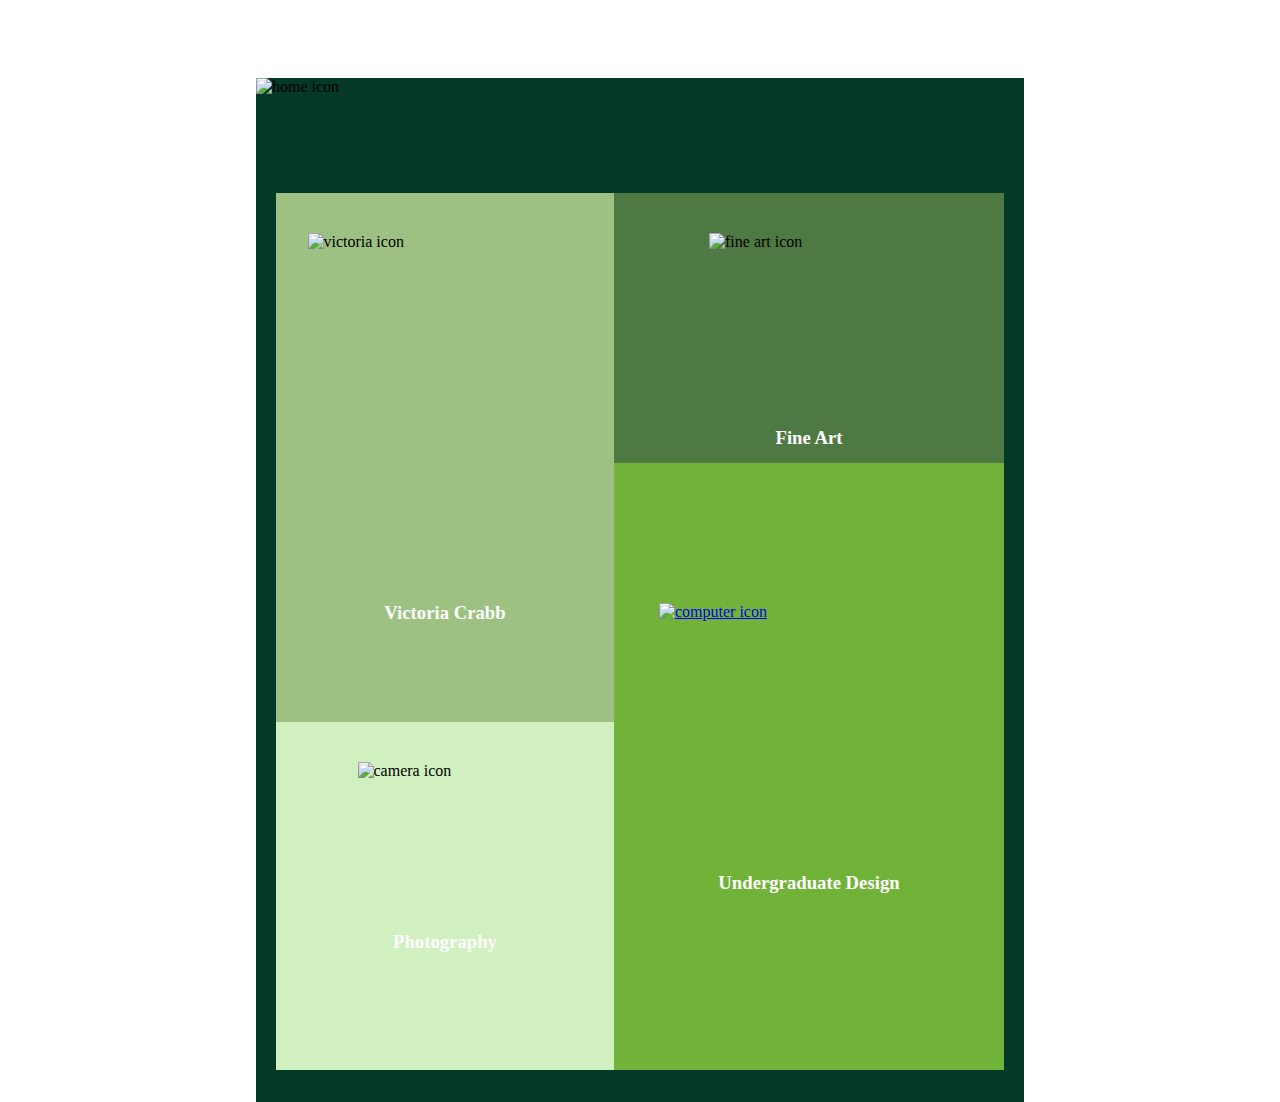
==== index.html @ 318d0061 "Add files via upload" ====
<!DOCTYPE html>
<html>
<head>
	<meta charset="utf-8">
	<title>Victoria Crabb</title>
	<link href="index.css" rel="stylesheet" type="text/css">
</head>

<body>
	<div class="container">
		<div class="menu">
			<img src="hand.png" alt="home icon" width="200px" height="100px">
		</div>
		<div id="box1">
			<img src="victoriastars.png" alt="victoria icon"  width="275px" height="350px" class="center">
			<h3>Victoria Crabb</h3>
			</div>

		<div id="box2">
			<img src="pictureframe.png" alt="fine art icon" width="200px" height="175px" class="center">
			<h3>Fine Art</h3>
			</div>
		<div id="box3">
				<a href="victoriamenu3.html">
				<img src="computer.png" alt="computer icon" width="300px" height="250px" class="center2">
				</a>
				<h3>Undergraduate Design</h3>
			</div>
		<div id="box4">
				<img src="camera.png" alt="camera icon" width="175px" height="150px" class="center">
			<h3>Photography</h3>
		</div>

		

	</div>	

</body>
</html>
---- index.css ----
body {
	width: 768px;
	margin-right: auto;
	margin-left: auto;
}

h3{
	color: white;
	font-family: Georgia;
	text-align: center;
}

.container {
	margin-top: 70px;

	width: 768px; 
	height: 1024px;  
	background-color: #043927;
	padding-left: 0px;
	padding-right:  0px;
	padding-top:  0px;
	padding-bottom:  0px; 
	position: absolute;
}

.menu{
	width: 768px;
	height: 115px;
	color: black;
}

.center{
	display: block;
	margin-top: 40px;
	margin-left: auto;
	margin-right: auto;
}

.center2{
	display: block;
	margin-top: 140px;
	margin-left: auto;
	margin-right: auto;
}

#box1{
	margin-left: 20px; 
	margin-right: 0px;
	margin-bottom: 0px;
	width: 338px; 
	height: 529px;  
	background-color: #9DC183;
	float:left; 

}

#box2{
	margin-left: 0px; 
	margin-right: 20px;
	margin-bottom: 0px;
	width: 390px; 
	height: 270px;  
	background-color: #4F7942;
	float:right; 

}

#box4{
	margin-left: 20px;
	margin-right: 00px;
	margin-top: 0px;
	margin-bottom: 10px;
	width: 338px; 
	height: 348px;  
	position: relative;
	background-color: #D0F0C0;
	float:left;
}

#box3{
	margin-left: 0px; 
	margin-right: 20px;
	margin-top: 0px;
	margin-bottom: 10px;
	width: 390px; 
	height: 607px;  
	background-color: #71B238;
	float:right; 
}
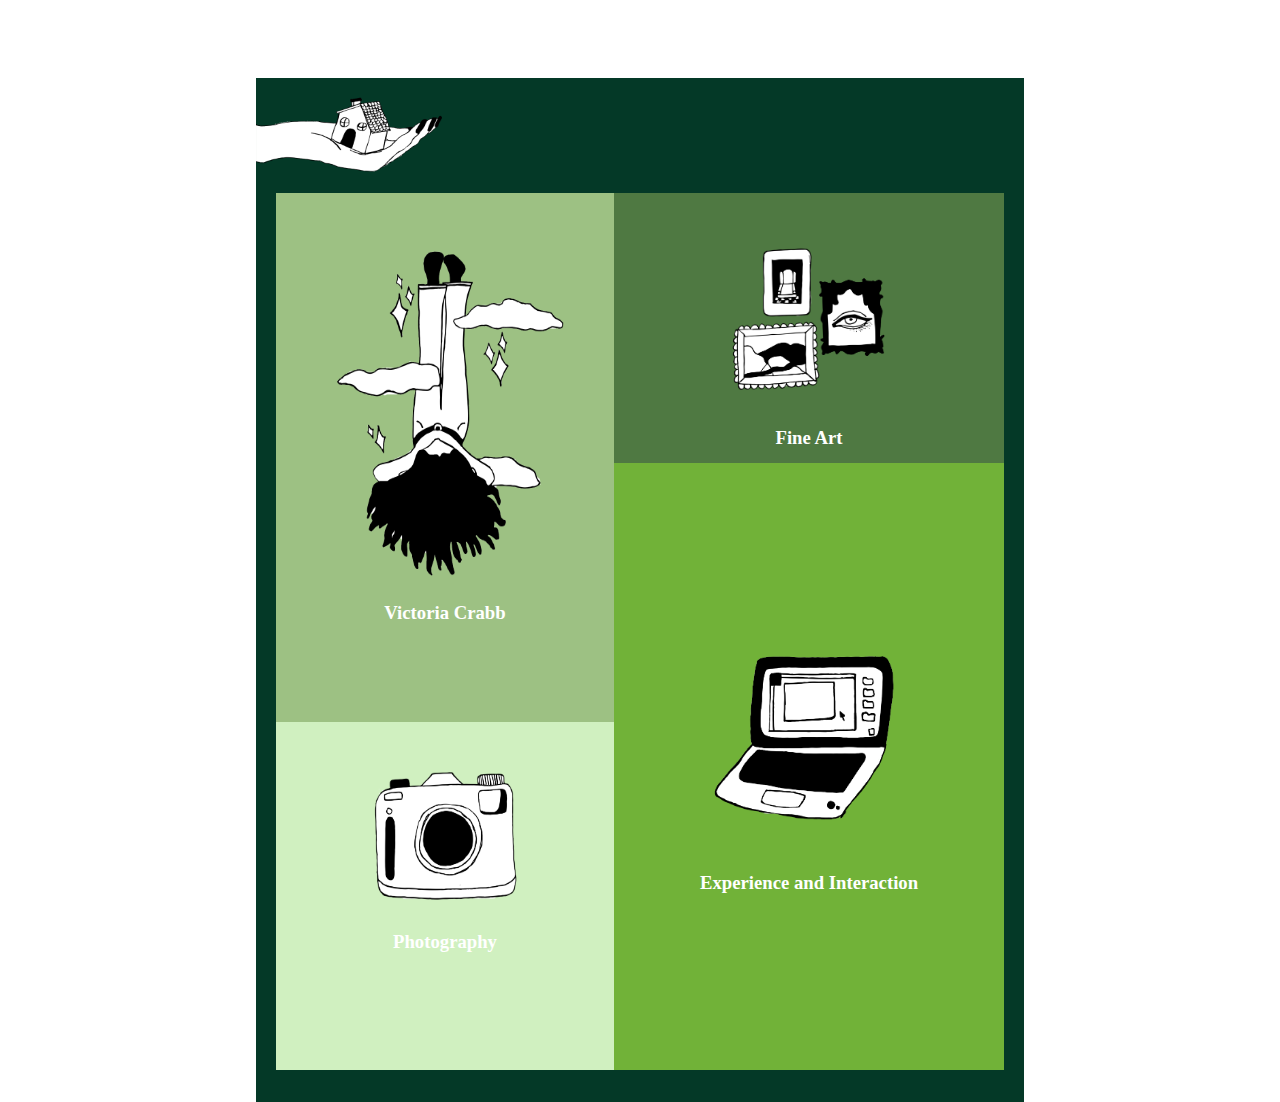
==== commit 1a26ca09: "Add files via upload" ====
--- a/index.html
+++ b/index.html
@@ -24,7 +24,7 @@
 				<a href="victoriamenu3.html">
 				<img src="computer.png" alt="computer icon" width="300px" height="250px" class="center2">
 				</a>
-				<h3>Undergraduate Design</h3>
+				<h3>Experience and Interaction</h3>
 			</div>
 		<div id="box4">
 				<img src="camera.png" alt="camera icon" width="175px" height="150px" class="center">
